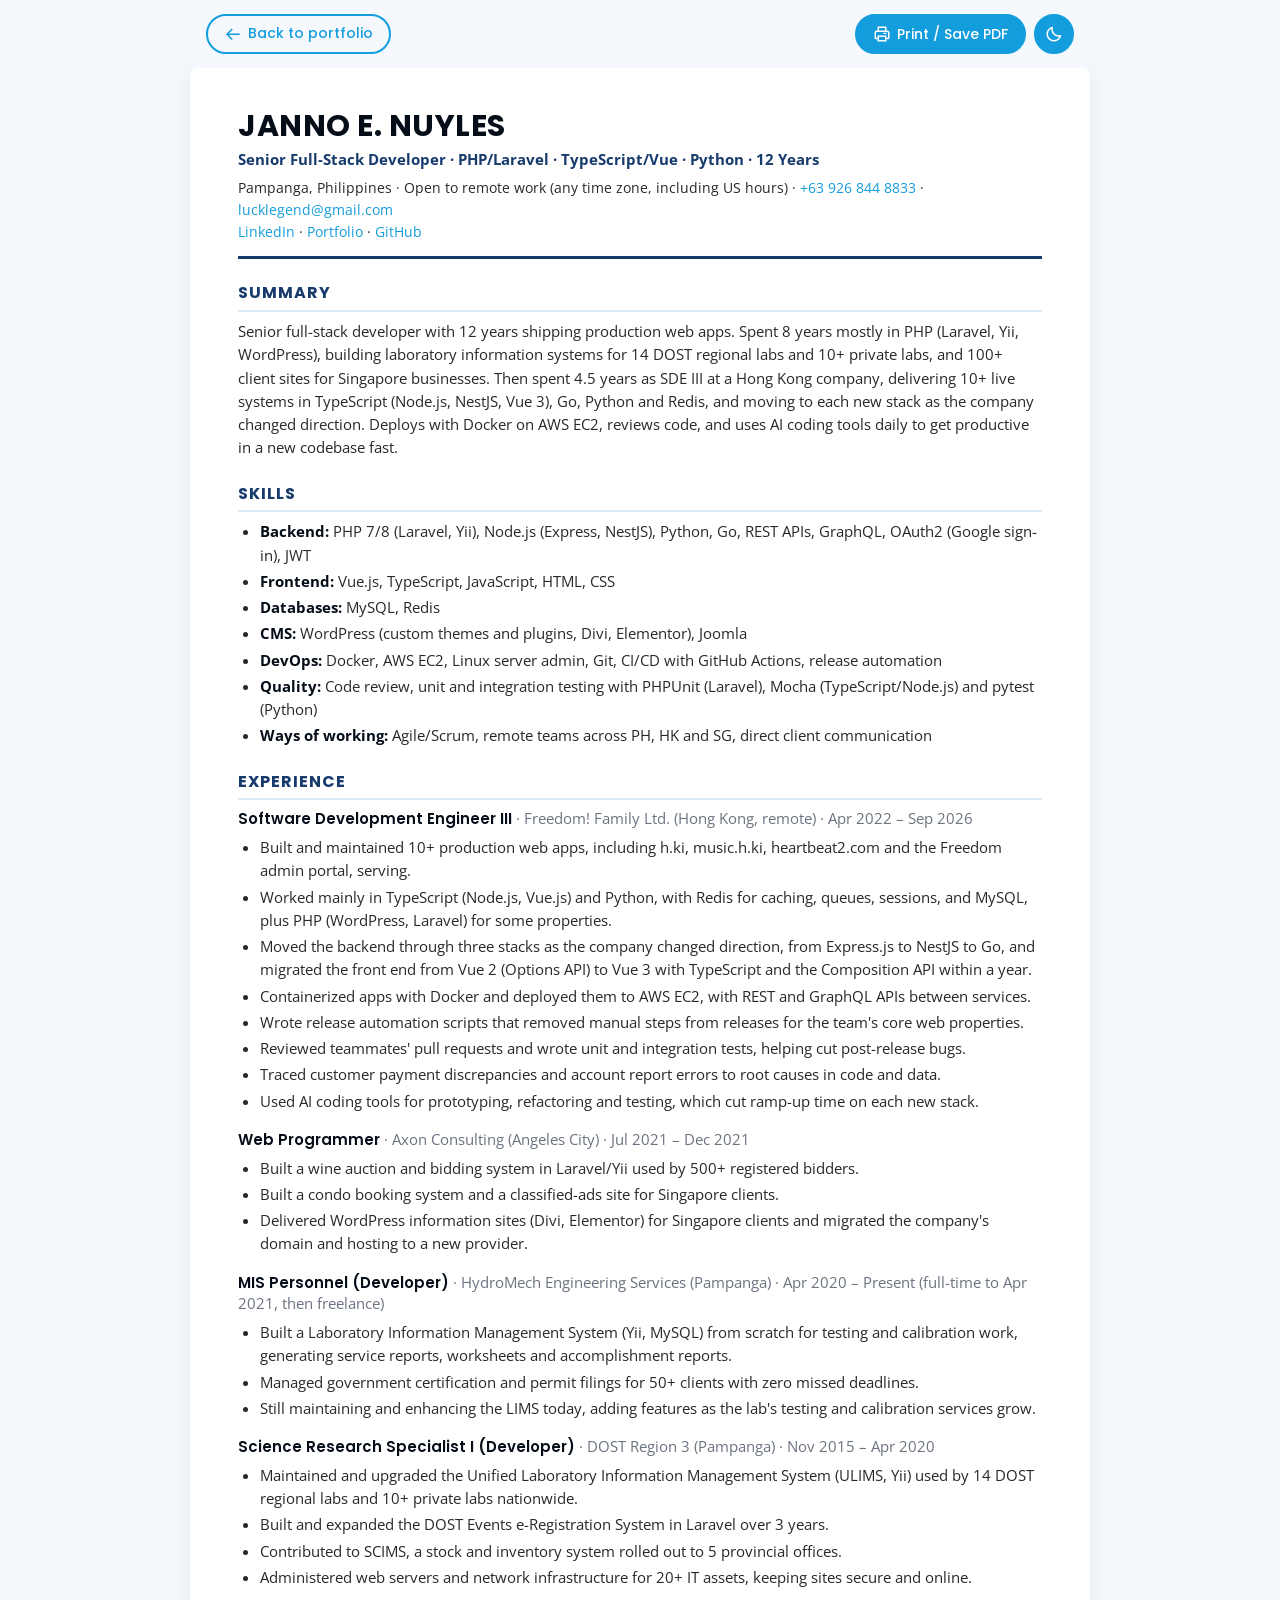
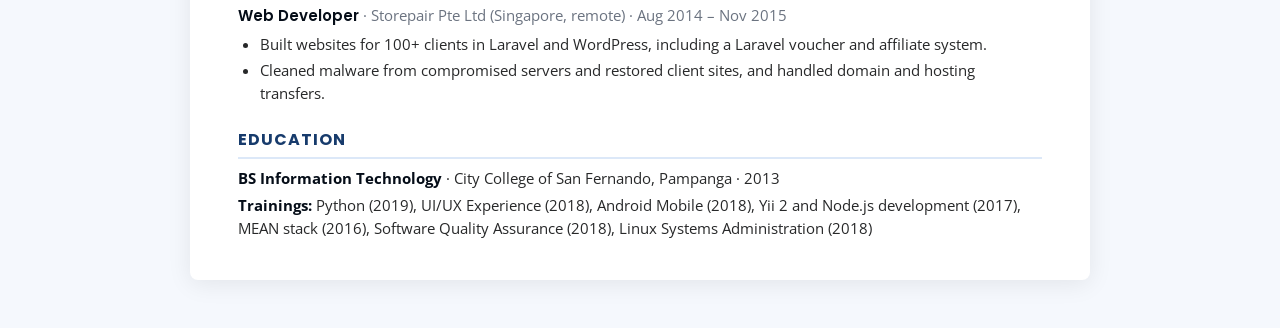
==== resume.html @ c9b2f1b7 "feature: add resume in the website" ====
<!DOCTYPE html>
<html lang="en">

<head>
  <meta charset="utf-8">
  <meta content="width=device-width, initial-scale=1.0" name="viewport">

  <title>Resume · Janno E. Nuyles</title>
  <meta name="description" content="Resume of Janno E. Nuyles, senior full-stack developer with 12 years in PHP/Laravel, TypeScript/Vue, Python and Go.">

  <link href="assets/img/logo.png" rel="icon">
  <link href="assets/img/apple-touch-icon.png" rel="apple-touch-icon">

  <link href="https://fonts.googleapis.com/css?family=Open+Sans:400,400i,600,700|Poppins:500,600,700" rel="stylesheet">
  <link href="assets/vendor/boxicons/css/boxicons.min.css" rel="stylesheet">
  <link href="assets/css/resume.css?v=2" rel="stylesheet">

  <!-- Apply the saved or OS theme before first paint (shared with index.html) -->
  <script>
    (function() {
      var theme = null;
      try { theme = localStorage.getItem('theme'); } catch (err) {}
      if (theme !== 'light' && theme !== 'dark') {
        theme = window.matchMedia('(prefers-color-scheme: dark)').matches ? 'dark' : 'light';
      }
      document.documentElement.setAttribute('data-theme', theme);
    })();
  </script>
</head>

<body>

  <nav class="resume-actions" aria-label="Resume actions">
    <a href="index.html" class="action-link"><i class="bx bx-arrow-back"></i> Back to portfolio</a>
    <div class="action-group">
      <button type="button" class="action-button print-button"><i class="bx bx-printer"></i> Print / Save PDF</button>
      <button type="button" class="action-button theme-toggle" aria-pressed="false" aria-label="Switch to dark theme"><i class="bx bx-moon"></i></button>
    </div>
  </nav>

  <main class="resume">

    <header class="resume-header">
      <h1>Janno E. Nuyles</h1>
      <p class="headline">Senior Full-Stack Developer · PHP/Laravel · TypeScript/Vue · Python · 12 Years</p>
      <p class="contact">
        Pampanga, Philippines · Open to remote work (any time zone, including US hours) ·
        <a href="tel:+639268448833">+63 926 844 8833</a> ·
        <a href="mailto:lucklegend@gmail.com">lucklegend@gmail.com</a>
      </p>
      <p class="contact">
        <a href="https://www.linkedin.com/in/janno-nuyles/">LinkedIn</a> ·
        <a href="https://lucklegend.github.io/">Portfolio</a> ·
        <a href="https://github.com/lucklegend">GitHub</a>
      </p>
    </header>

    <section class="resume-section">
      <h2>Summary</h2>
      <p>
        Senior full-stack developer with 12 years shipping production web apps. Spent 8 years mostly in PHP (Laravel, Yii, WordPress),
        building laboratory information systems for 14 DOST regional labs and 10+ private labs, and 100+ client sites for Singapore
        businesses. Then spent 4.5 years as SDE III at a Hong Kong company, delivering 10+ live systems in TypeScript (Node.js, NestJS, Vue 3),
        Go, Python and Redis, and moving to each new stack as the company changed direction. Deploys with Docker on AWS EC2,
        reviews code, and uses AI coding tools daily to get productive in a new codebase fast.
      </p>
    </section>

    <section class="resume-section">
      <h2>Skills</h2>
      <ul>
        <li><strong>Backend:</strong> PHP 7/8 (Laravel, Yii), Node.js (Express, NestJS), Python, Go, REST APIs, GraphQL, OAuth2 (Google sign-in), JWT</li>
        <li><strong>Frontend:</strong> Vue.js, TypeScript, JavaScript, HTML, CSS</li>
        <li><strong>Databases:</strong> MySQL, Redis</li>
        <li><strong>CMS:</strong> WordPress (custom themes and plugins, Divi, Elementor), Joomla</li>
        <li><strong>DevOps:</strong> Docker, AWS EC2, Linux server admin, Git, CI/CD with GitHub Actions, release automation</li>
        <li><strong>Quality:</strong> Code review, unit and integration testing with PHPUnit (Laravel), Mocha (TypeScript/Node.js) and pytest (Python)</li>
        <li><strong>Ways of working:</strong> Agile/Scrum, remote teams across PH, HK and SG, direct client communication</li>
      </ul>
    </section>

    <section class="resume-section">
      <h2>Experience</h2>

      <article class="job">
        <h3><strong>Software Development Engineer III</strong> · Freedom! Family Ltd. (Hong Kong, remote) · Apr 2022 – Sep 2026</h3>
        <ul>
          <li>Built and maintained 10+ production web apps, including h.ki, music.h.ki, heartbeat2.com and the Freedom admin portal, serving.</li>
          <li>Worked mainly in TypeScript (Node.js, Vue.js) and Python, with Redis for caching, queues, sessions, and MySQL, plus PHP (WordPress, Laravel) for some properties.</li>
          <li>Moved the backend through three stacks as the company changed direction, from Express.js to NestJS to Go, and migrated the front end from Vue 2 (Options API) to Vue 3 with TypeScript and the Composition API within a year.</li>
          <li>Containerized apps with Docker and deployed them to AWS EC2, with REST and GraphQL APIs between services.</li>
          <li>Wrote release automation scripts that removed manual steps from releases for the team's core web properties.</li>
          <li>Reviewed teammates' pull requests and wrote unit and integration tests, helping cut post-release bugs.</li>
          <li>Traced customer payment discrepancies and account report errors to root causes in code and data.</li>
          <li>Used AI coding tools for prototyping, refactoring and testing, which cut ramp-up time on each new stack.</li>
        </ul>
      </article>

      <article class="job">
        <h3><strong>Web Programmer</strong> · Axon Consulting (Angeles City) · Jul 2021 – Dec 2021</h3>
        <ul>
          <li>Built a wine auction and bidding system in Laravel/Yii used by 500+ registered bidders.</li>
          <li>Built a condo booking system and a classified-ads site for Singapore clients.</li>
          <li>Delivered WordPress information sites (Divi, Elementor) for Singapore clients and migrated the company's domain and hosting to a new provider.</li>
        </ul>
      </article>

      <article class="job">
        <h3><strong>MIS Personnel (Developer)</strong> · HydroMech Engineering Services (Pampanga) · Apr 2020 – Present (full-time to Apr 2021, then freelance)</h3>
        <ul>
          <li>Built a Laboratory Information Management System (Yii, MySQL) from scratch for testing and calibration work, generating service reports, worksheets and accomplishment reports.</li>
          <li>Managed government certification and permit filings for 50+ clients with zero missed deadlines.</li>
          <li>Still maintaining and enhancing the LIMS today, adding features as the lab's testing and calibration services grow.</li>
        </ul>
      </article>

      <article class="job">
        <h3><strong>Science Research Specialist I (Developer)</strong> · DOST Region 3 (Pampanga) · Nov 2015 – Apr 2020</h3>
        <ul>
          <li>Maintained and upgraded the Unified Laboratory Information Management System (ULIMS, Yii) used by 14 DOST regional labs and 10+ private labs nationwide.</li>
          <li>Built and expanded the DOST Events e-Registration System in Laravel over 3 years.</li>
          <li>Contributed to SCIMS, a stock and inventory system rolled out to 5 provincial offices.</li>
          <li>Administered web servers and network infrastructure for 20+ IT assets, keeping sites secure and online.</li>
        </ul>
      </article>

      <article class="job">
        <h3><strong>Web Developer</strong> · Storepair Pte Ltd (Singapore, remote) · Aug 2014 – Nov 2015</h3>
        <ul>
          <li>Built websites for 100+ clients in Laravel and WordPress, including a Laravel voucher and affiliate system.</li>
          <li>Cleaned malware from compromised servers and restored client sites, and handled domain and hosting transfers.</li>
        </ul>
      </article>
    </section>

    <section class="resume-section">
      <h2>Education</h2>
      <p><strong>BS Information Technology</strong> · City College of San Fernando, Pampanga · 2013</p>
      <p>
        <strong>Trainings:</strong> Python (2019), UI/UX Experience (2018), Android Mobile (2018), Yii 2 and Node.js development (2017),
        MEAN stack (2016), Software Quality Assurance (2018), Linux Systems Administration (2018)
      </p>
    </section>

  </main>

  <script src="assets/js/resume.js?v=1"></script>
</body>

</html>
---- assets/css/resume.css ----
/*--------------------------------------------------------------
# Resume page (one-page, ATS-friendly)
# Colour tokens mirror assets/css/style.css so both pages match.
--------------------------------------------------------------*/
:root {
  --bg: #f5f8fd;
  --surface: #fff;
  --text: #272829;
  --muted: #6b7380;
  --heading: #173b6c;
  --heading-strong: #050d18;
  --border: #dce8f8;
  --accent: #149ddd;
  --shadow: rgba(0, 0, 0, 0.08);
}

:root[data-theme="dark"] {
  color-scheme: dark;
  --bg: #0f1620;
  --surface: #1b2533;
  --text: #d6dbe2;
  --muted: #8a94a3;
  --heading: #9cc4f2;
  --heading-strong: #eef2f7;
  --border: #2a3646;
  --shadow: rgba(0, 0, 0, 0.45);
}

*,
*::before,
*::after {
  box-sizing: border-box;
}

body {
  margin: 0;
  background: var(--bg);
  color: var(--text);
  font-family: "Open Sans", sans-serif;
  font-size: 15px;
  line-height: 1.55;
}

a {
  color: var(--accent);
  text-decoration: none;
  overflow-wrap: anywhere;
}

a:hover {
  text-decoration: underline;
}

/* ---------- Top action bar ---------- */
.resume-actions {
  position: sticky;
  top: 0;
  z-index: 10;
  display: flex;
  align-items: center;
  justify-content: space-between;
  gap: 12px;
  max-width: 900px;
  margin: 0 auto;
  padding: 14px 16px;
  background: var(--bg);
}

.action-group {
  display: flex;
  gap: 8px;
}

.action-link,
.action-button {
  display: inline-flex;
  align-items: center;
  gap: 6px;
  height: 40px;
  padding: 0 16px;
  border: 2px solid var(--accent);
  border-radius: 50px;
  font-family: "Poppins", sans-serif;
  font-size: 14px;
  font-weight: 500;
  cursor: pointer;
  transition: background 0.2s, color 0.2s;
}

.action-link {
  background: transparent;
  color: var(--accent);
}

.action-button {
  background: var(--accent);
  color: #fff;
}

.action-link:hover,
.action-link:focus-visible {
  background: var(--accent);
  color: #fff;
  text-decoration: none;
}

.action-button:hover,
.action-button:focus-visible {
  background: transparent;
  color: var(--accent);
}

.action-link i,
.action-button i {
  font-size: 18px;
}

.theme-toggle {
  width: 40px;
  padding: 0;
  justify-content: center;
}

/* ---------- Resume sheet ---------- */
.resume {
  max-width: 900px;
  margin: 0 auto 48px;
  padding: 40px 48px;
  background: var(--surface);
  border-radius: 8px;
  box-shadow: 0 4px 24px var(--shadow);
}

.resume p {
  margin: 0;
}

.resume p + p {
  margin-top: 4px;
}

.resume-header {
  padding-bottom: 14px;
  border-bottom: 3px solid var(--heading);
}

.resume-header h1 {
  margin: 0 0 4px;
  font-family: "Poppins", sans-serif;
  font-size: 30px;
  font-weight: 700;
  line-height: 1.2;
  letter-spacing: 0.5px;
  text-transform: uppercase;
  color: var(--heading-strong);
}

.resume-header .headline {
  margin-bottom: 6px;
  font-weight: 700;
  color: var(--heading);
}

.resume-header .contact {
  margin-top: 0;
  font-size: 14px;
}

.resume-section {
  margin-top: 22px;
}

.resume-section h2 {
  margin: 0 0 8px;
  padding-bottom: 4px;
  border-bottom: 2px solid var(--border);
  font-family: "Poppins", sans-serif;
  font-size: 16px;
  font-weight: 700;
  letter-spacing: 1px;
  text-transform: uppercase;
  color: var(--heading);
}

.resume-section ul {
  margin: 0;
  padding-left: 22px;
}

.resume-section li + li {
  margin-top: 3px;
}

.resume-section strong {
  color: var(--heading-strong);
}

/* ---------- Jobs ---------- */
.job + .job {
  margin-top: 16px;
}

.job h3 {
  margin: 0 0 6px;
  font-size: 15px;
  font-weight: 400;
  line-height: 1.45;
  color: var(--muted);
}

.job h3 strong {
  font-family: "Poppins", sans-serif;
  font-weight: 600;
  color: var(--heading-strong);
}

/* ---------- Small screens ---------- */
@media (max-width: 640px) {
  .resume-actions {
    padding: 10px 12px;
  }

  .action-link,
  .action-button {
    padding: 0 12px;
    font-size: 13px;
  }

  .resume {
    margin-bottom: 0;
    padding: 24px 18px;
    border-radius: 0;
  }

  .resume-header h1 {
    font-size: 24px;
  }
}

/* ---------- Print / Save as PDF: one A4 page ---------- */
@media print {
  @page {
    size: A4;
    margin: 10mm 12mm;
  }

  :root,
  :root[data-theme="dark"] {
    color-scheme: light;
    --bg: #fff;
    --surface: #fff;
    --text: #000;
    --muted: #000;
    --heading: #000;
    --heading-strong: #000;
    --border: #000;
    --accent: #0645ad;
  }

  body {
    font-family: Calibri, "Open Sans", Arial, sans-serif;
    font-size: 9.5pt;
    line-height: 1.3;
  }

  .resume-actions {
    display: none;
  }

  .resume {
    max-width: none;
    margin: 0;
    padding: 0;
    border-radius: 0;
    box-shadow: none;
  }

  .resume p + p {
    margin-top: 1pt;
  }

  .resume-header {
    padding-bottom: 4pt;
    border-bottom-width: 1.5pt;
  }

  .resume-header h1 {
    margin-bottom: 1pt;
    font-family: inherit;
    font-size: 14pt;
  }

  .resume-header .headline {
    margin-bottom: 1pt;
  }

  .resume-header .contact {
    font-size: 9.5pt;
  }

  .resume-section {
    margin-top: 6pt;
  }

  .resume-section h2 {
    margin-bottom: 2pt;
    padding-bottom: 1pt;
    border-bottom-width: 0.75pt;
    font-family: inherit;
    font-size: 10.5pt;
  }

  .resume-section ul {
    padding-left: 14pt;
  }

  .resume-section li + li {
    margin-top: 0;
  }

  .job + .job {
    margin-top: 4pt;
  }

  .job h3 {
    margin-bottom: 1pt;
    font-size: 9.5pt;
    line-height: 1.3;
  }

  .job h3 strong {
    font-family: inherit;
    font-weight: 700;
  }

  .resume-section li {
    break-inside: avoid;
  }

  .resume-section h2,
  .job h3 {
    break-after: avoid-page;
  }
}
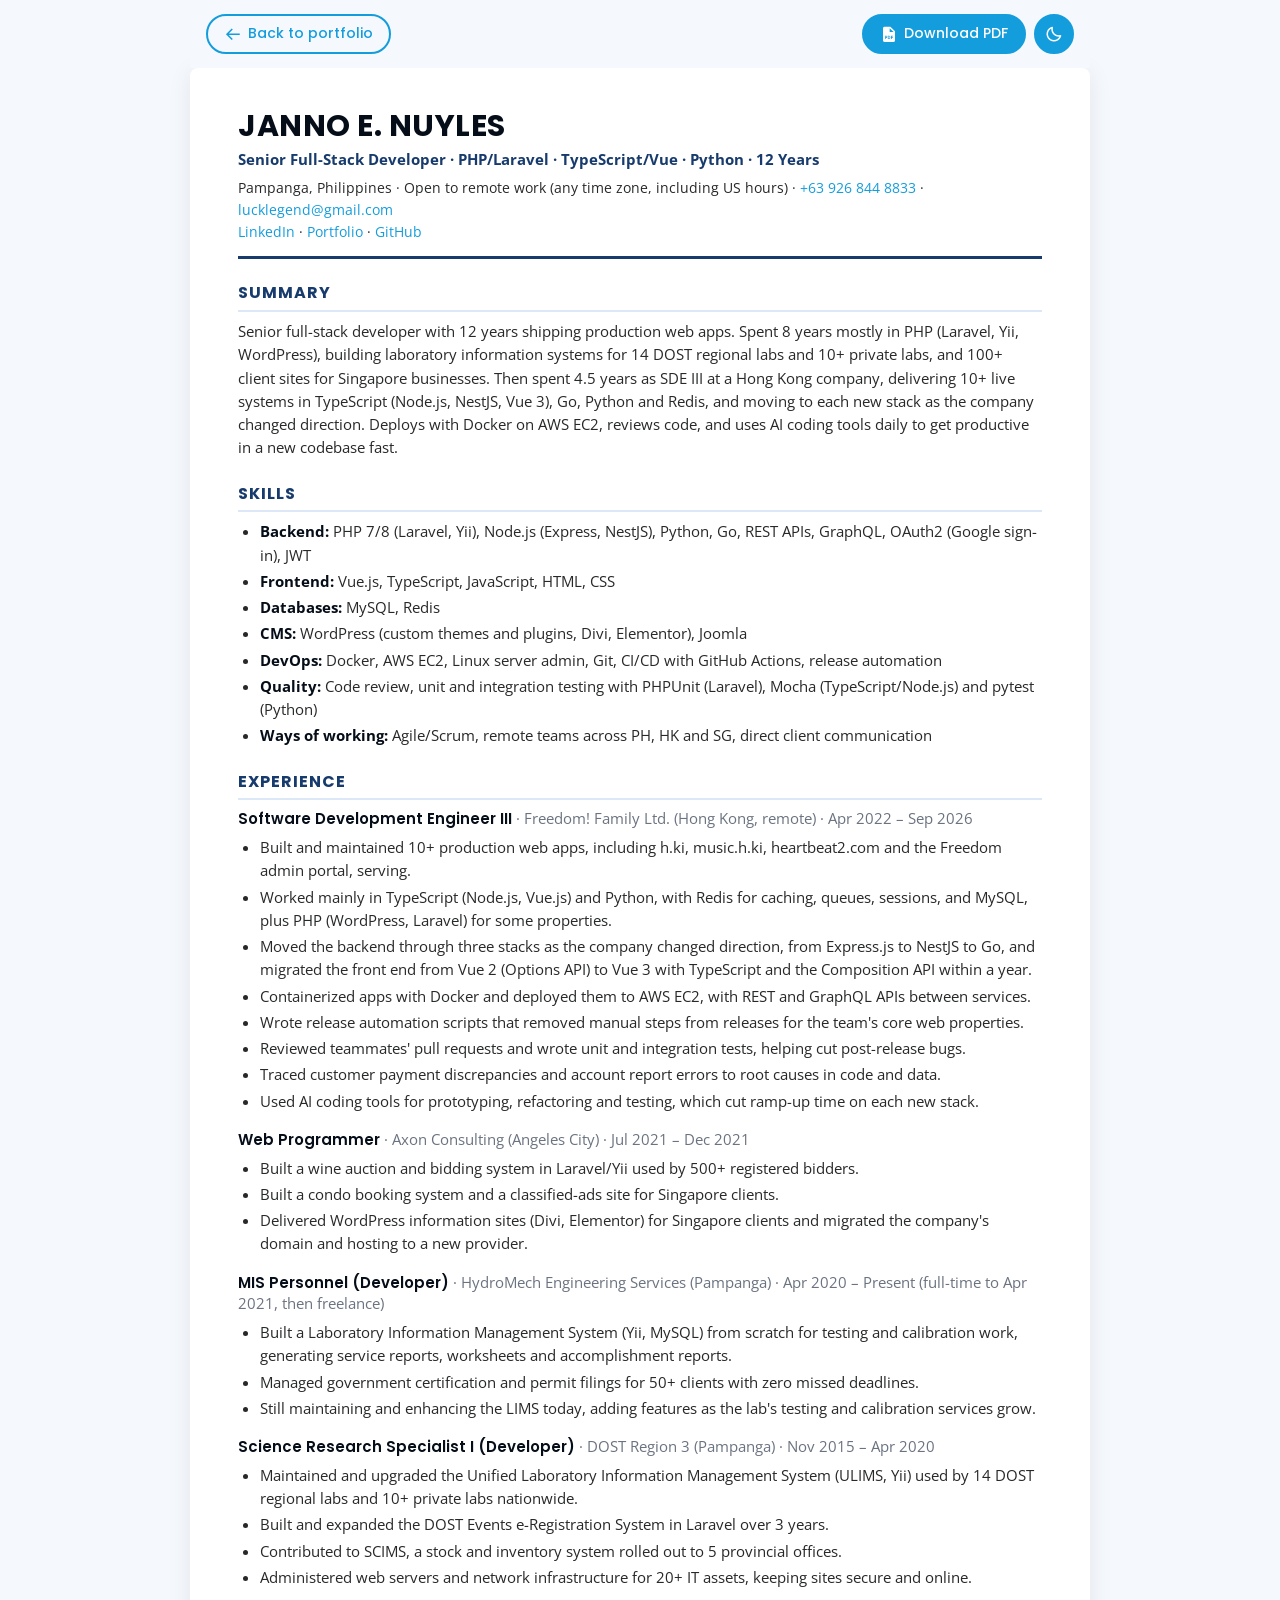
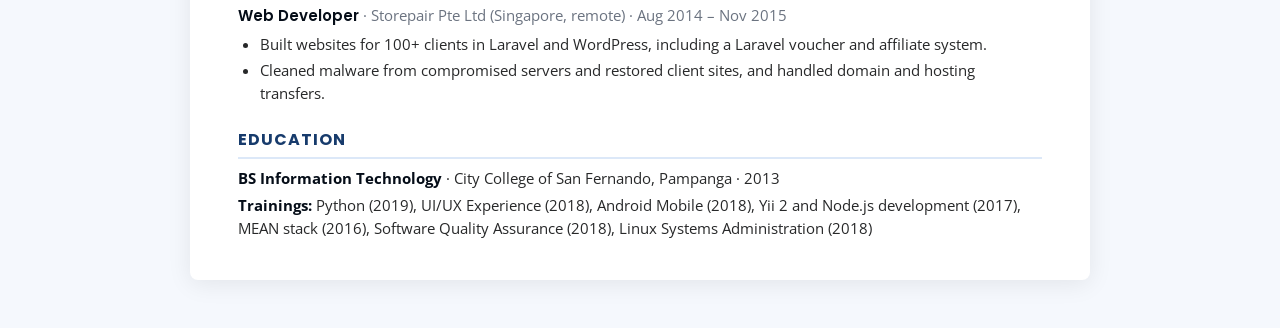
==== commit 3da91376: "chore: change the print pdf to download pdf" ====
--- a/resume.html
+++ b/resume.html
@@ -13,7 +13,7 @@
 
   <link href="https://fonts.googleapis.com/css?family=Open+Sans:400,400i,600,700|Poppins:500,600,700" rel="stylesheet">
   <link href="assets/vendor/boxicons/css/boxicons.min.css" rel="stylesheet">
-  <link href="assets/css/resume.css?v=2" rel="stylesheet">
+  <link href="assets/css/resume.css?v=3" rel="stylesheet">
 
   <!-- Apply the saved or OS theme before first paint (shared with index.html) -->
   <script>
@@ -33,7 +33,7 @@
   <nav class="resume-actions" aria-label="Resume actions">
     <a href="index.html" class="action-link"><i class="bx bx-arrow-back"></i> Back to portfolio</a>
     <div class="action-group">
-      <button type="button" class="action-button print-button"><i class="bx bx-printer"></i> Print / Save PDF</button>
+      <a href="assets/files/Janno-Nuyles-Resume.pdf" download="Janno-Nuyles-Resume.pdf" class="action-button"><i class="bx bxs-file-pdf"></i> Download PDF</a>
       <button type="button" class="action-button theme-toggle" aria-pressed="false" aria-label="Switch to dark theme"><i class="bx bx-moon"></i></button>
     </div>
   </nav>
--- a/assets/css/resume.css
+++ b/assets/css/resume.css
@@ -83,6 +83,7 @@
   font-family: "Poppins", sans-serif;
   font-size: 14px;
   font-weight: 500;
+  text-decoration: none;
   cursor: pointer;
   transition: background 0.2s, color 0.2s;
 }
@@ -108,6 +109,7 @@
 .action-button:focus-visible {
   background: transparent;
   color: var(--accent);
+  text-decoration: none;
 }
 
 .action-link i,
